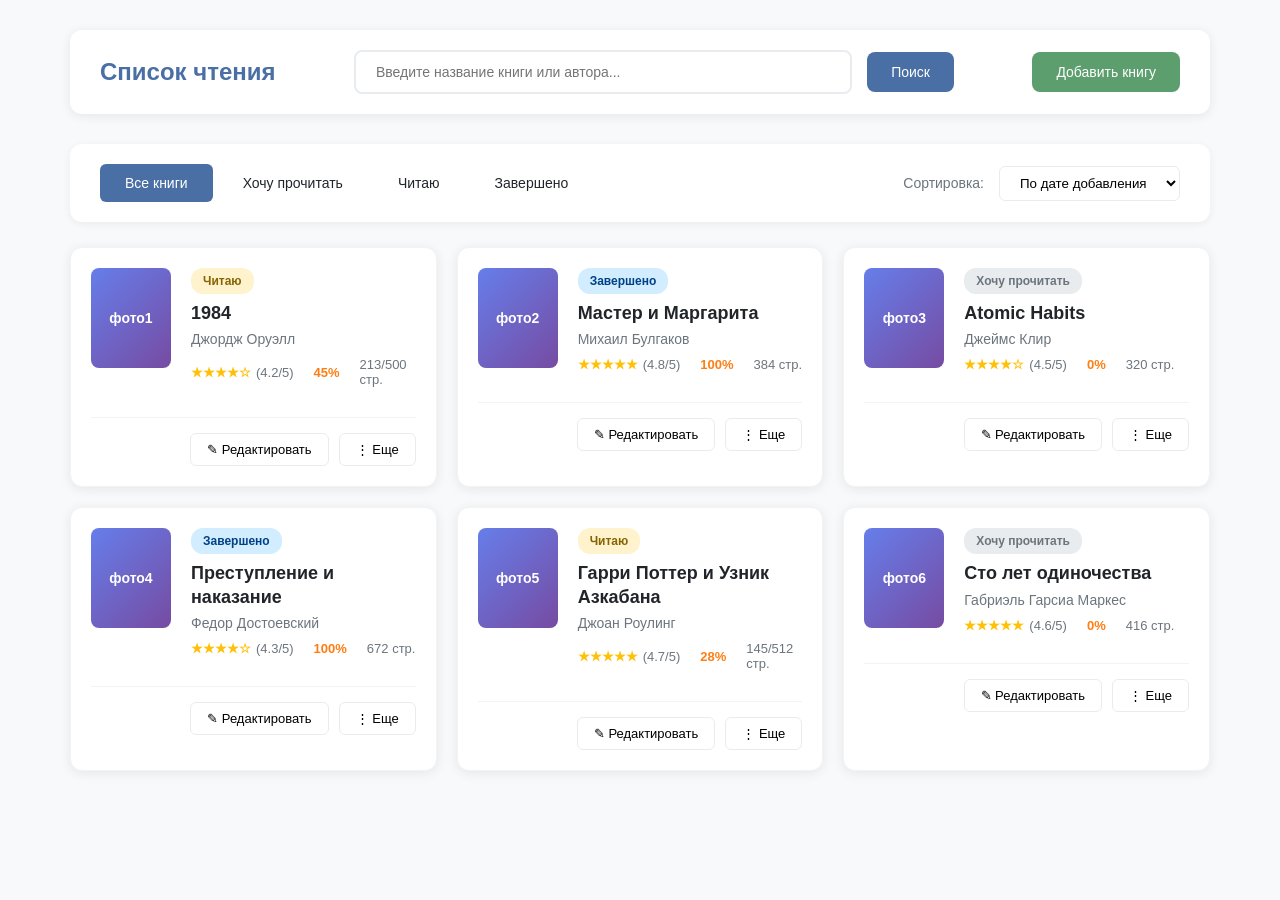
==== index.html @ f9e613f7 "add index and style" ====
<!DOCTYPE html>
<html lang="ru">
<head>
    <meta charset="UTF-8">
    <meta name="viewport" content="width=device-width, initial-scale=1.0">
    <title>Курсовая Веренцов Н.В.</title>
    <link rel="stylesheet" href="style.css">
</head>
<body>
    <div class="container">
        <div class="header">
            <div class="logo">Список чтения</div>
            
            <div class="search-section">
                <input type="text" class="search-box" placeholder="Введите название книги или автора...">
                <button class="search-btn">Поиск</button>
            </div>
            
            <button class="add-btn">Добавить книгу</button>
        </div>

        <div class="controls">
            <div class="tabs">
                <div class="tab active">Все книги</div>
                <div class="tab">Хочу прочитать</div>
                <div class="tab">Читаю</div>
                <div class="tab">Завершено</div>
            </div>
            
            <div class="sort-section">
                <span class="sort-label">Сортировка:</span>
                <select class="sort-select">
                    <option>По дате добавления</option>
                    <option>По названию</option>
                    <option>По рейтингу</option>
                    <option>По автору</option>
                </select>
            </div>
        </div>

        <div class="books-grid">
            <div class="book-card">
                <div class="book-header">
                    <div class="book-cover">фото1</div>
                    <div class="book-info">
                        <div class="status-badge status-reading">Читаю</div>
                        <div class="book-title">1984</div>
                        <div class="book-author">Джордж Оруэлл</div>
                        <div class="book-meta">
                            <span class="rating">★★★★☆ <span class="rating-text">(4.2/5)</span></span>
                            <span class="progress">45%</span>
                            <span class="pages">213/500 стр.</span>
                        </div>
                    </div>
                </div>
                <div class="book-actions">
                    <div class="action-buttons">
                        <button class="action-btn">✎ Редактировать</button>
                        <button class="action-btn">⋮ Еще</button>
                    </div>
                </div>
            </div>

            <div class="book-card">
                <div class="book-header">
                    <div class="book-cover">фото2</div>
                    <div class="book-info">
                        <div class="status-badge status-completed">Завершено</div>
                        <div class="book-title">Мастер и Маргарита</div>
                        <div class="book-author">Михаил Булгаков</div>
                        <div class="book-meta">
                            <span class="rating">★★★★★ <span class="rating-text">(4.8/5)</span></span>
                            <span class="progress">100%</span>
                            <span class="pages">384 стр.</span>
                        </div>
                    </div>
                </div>
                <div class="book-actions">
                    <div class="action-buttons">
                        <button class="action-btn">✎ Редактировать</button>
                        <button class="action-btn">⋮ Еще</button>
                    </div>
                </div>
            </div>

            <div class="book-card">
                <div class="book-header">
                    <div class="book-cover">фото3</div>
                    <div class="book-info">
                        <div class="status-badge status-want">Хочу прочитать</div>
                        <div class="book-title">Atomic Habits</div>
                        <div class="book-author">Джеймс Клир</div>
                        <div class="book-meta">
                            <span class="rating">★★★★☆ <span class="rating-text">(4.5/5)</span></span>
                            <span class="progress">0%</span>
                            <span class="pages">320 стр.</span>
                        </div>
                    </div>
                </div>
                <div class="book-actions">
                    <div class="action-buttons">
                        <button class="action-btn">✎ Редактировать</button>
                        <button class="action-btn">⋮ Еще</button>
                    </div>
                </div>
            </div>

            <div class="book-card">
                <div class="book-header">
                    <div class="book-cover">фото4</div>
                    <div class="book-info">
                        <div class="status-badge status-completed">Завершено</div>
                        <div class="book-title">Преступление и наказание</div>
                        <div class="book-author">Федор Достоевский</div>
                        <div class="book-meta">
                            <span class="rating">★★★★☆ <span class="rating-text">(4.3/5)</span></span>
                            <span class="progress">100%</span>
                            <span class="pages">672 стр.</span>
                        </div>
                    </div>
                </div>
                <div class="book-actions">
                    <div class="action-buttons">
                        <button class="action-btn">✎ Редактировать</button>
                        <button class="action-btn">⋮ Еще</button>
                    </div>
                </div>
            </div>

            <div class="book-card">
                <div class="book-header">
                    <div class="book-cover">фото5</div>
                    <div class="book-info">
                        <div class="status-badge status-reading">Читаю</div>
                        <div class="book-title">Гарри Поттер и Узник Азкабана</div>
                        <div class="book-author">Джоан Роулинг</div>
                        <div class="book-meta">
                            <span class="rating">★★★★★ <span class="rating-text">(4.7/5)</span></span>
                            <span class="progress">28%</span>
                            <span class="pages">145/512 стр.</span>
                        </div>
                    </div>
                </div>
                <div class="book-actions">
                    <div class="action-buttons">
                        <button class="action-btn">✎ Редактировать</button>
                        <button class="action-btn">⋮ Еще</button>
                    </div>
                </div>
            </div>

            <div class="book-card">
                <div class="book-header">
                    <div class="book-cover">фото6</div>
                    <div class="book-info">
                        <div class="status-badge status-want">Хочу прочитать</div>
                        <div class="book-title">Сто лет одиночества</div>
                        <div class="book-author">Габриэль Гарсиа Маркес</div>
                        <div class="book-meta">
                            <span class="rating">★★★★★ <span class="rating-text">(4.6/5)</span></span>
                            <span class="progress">0%</span>
                            <span class="pages">416 стр.</span>
                        </div>
                    </div>
                </div>
                <div class="book-actions">
                    <div class="action-buttons">
                        <button class="action-btn">✎ Редактировать</button>
                        <button class="action-btn">⋮ Еще</button>
                    </div>
                </div>
            </div>
        </div>
    </div>
</body>
</html>
---- style.css ----
* {
    margin: 0;
    padding: 0;
    box-sizing: border-box;
    font-family: 'Segoe UI', Tahoma, Geneva, Verdana, sans-serif;
}

body {
    background-color: #f8f9fa;
    color: #212529;
    min-height: 100vh;
}

.container {
    max-width: 1200px;
    margin: 0 auto;
    padding: 30px;
}

.header {
    display: flex;
    justify-content: space-between;
    align-items: center;
    margin-bottom: 30px;
    background: white;
    padding: 20px 30px;
    border-radius: 12px;
    box-shadow: 0 2px 12px rgba(0,0,0,0.08);
}

.logo {
    font-size: 24px;
    font-weight: bold;
    color: #4A6FA5;
}

.search-section {
    display: flex;
    align-items: center;
    gap: 15px;
    flex: 1;
    max-width: 600px;
    margin: 0 40px;
}

.search-box {
    flex: 1;
    padding: 12px 20px;
    border: 2px solid #e9ecef;
    border-radius: 8px;
    font-size: 14px;
    background: white;
    transition: border-color 0.3s;
}

.search-box:focus {
    outline: none;
    border-color: #4A6FA5;
}

.search-btn {
    background: #4A6FA5;
    color: white;
    border: none;
    padding: 12px 24px;
    border-radius: 8px;
    cursor: pointer;
    font-size: 14px;
    transition: background 0.3s;
}

.search-btn:hover {
    background: #3a5a8a;
}

.add-btn {
    background: #5C9E6E;
    color: white;
    border: none;
    padding: 12px 24px;
    border-radius: 8px;
    cursor: pointer;
    font-size: 14px;
    transition: background 0.3s;
}

.add-btn:hover {
    background: #4d8a5e;
}

.controls {
    display: flex;
    justify-content: space-between;
    align-items: center;
    margin-bottom: 25px;
    background: white;
    padding: 20px 30px;
    border-radius: 12px;
    box-shadow: 0 2px 8px rgba(0,0,0,0.06);
}

.tabs {
    display: flex;
    gap: 5px;
}

.tab {
    padding: 10px 24px;
    cursor: pointer;
    border-radius: 6px;
    font-size: 14px;
    transition: all 0.3s;
    border: 1px solid transparent;
}

.tab.active {
    background: #4A6FA5;
    color: white;
}

.tab:hover:not(.active) {
    background: #f8f9fa;
    border-color: #e9ecef;
}

.sort-section {
    display: flex;
    align-items: center;
    gap: 15px;
}

.sort-label {
    color: #6c757d;
    font-size: 14px;
}

.sort-select {
    padding: 8px 16px;
    border: 1px solid #e9ecef;
    border-radius: 6px;
    background: white;
    cursor: pointer;
}

.books-grid {
    display: grid;
    grid-template-columns: repeat(auto-fill, minmax(350px, 1fr));
    gap: 20px;
}

.book-card {
    background: white;
    border-radius: 12px;
    padding: 20px;
    box-shadow: 0 2px 12px rgba(0,0,0,0.08);
    transition: transform 0.2s, box-shadow 0.2s;
    border: 1px solid #f1f3f4;
}

.book-card:hover {
    transform: translateY(-2px);
    box-shadow: 0 4px 20px rgba(0,0,0,0.12);
}

.book-header {
    display: flex;
    align-items: flex-start;
    gap: 20px;
    margin-bottom: 15px;
}

.book-cover {
    width: 80px;
    height: 100px;
    background: linear-gradient(135deg, #667eea 0%, #764ba2 100%);
    border-radius: 8px;
    display: flex;
    align-items: center;
    justify-content: center;
    color: white;
    font-size: 14px;
    font-weight: bold;
    flex-shrink: 0;
}

.book-info {
    flex: 1;
}

.status-badge {
    display: inline-block;
    padding: 6px 12px;
    border-radius: 12px;
    font-size: 12px;
    margin-bottom: 8px;
    font-weight: bold;
}

.status-want { 
    background: #e9ecef; 
    color: #6c757d; 
}

.status-reading { 
    background: #fff3cd; 
    color: #856404; 
}

.status-completed { 
    background: #d1edff; 
    color: #004085; 
}

.book-title {
    font-weight: bold;
    margin-bottom: 6px;
    font-size: 18px;
    color: #212529;
    line-height: 1.3;
}

.book-author {
    color: #6c757d;
    font-size: 14px;
    margin-bottom: 10px;
}

.book-meta {
    display: flex;
    align-items: center;
    gap: 20px;
    font-size: 13px;
    margin-bottom: 15px;
}

.rating {
    color: #ffc107;
    font-weight: bold;
    display: flex;
    align-items: center;
    gap: 5px;
}

.rating-text {
    color: #6c757d;
    font-weight: normal;
}

.progress {
    color: #fd7e14;
    font-weight: bold;
}

.pages {
    color: #6c757d;
}

.book-actions {
    display: flex;
    justify-content: flex-end;
    padding-top: 15px;
    border-top: 1px solid #f1f3f4;
}

.action-buttons {
    display: flex;
    gap: 10px;
}

.action-btn {
    background: none;
    border: 1px solid #e9ecef;
    padding: 8px 16px;
    border-radius: 6px;
    cursor: pointer;
    font-size: 13px;
    transition: all 0.3s;
}

.action-btn:hover {
    background: #f8f9fa;
    border-color: #4A6FA5;
}
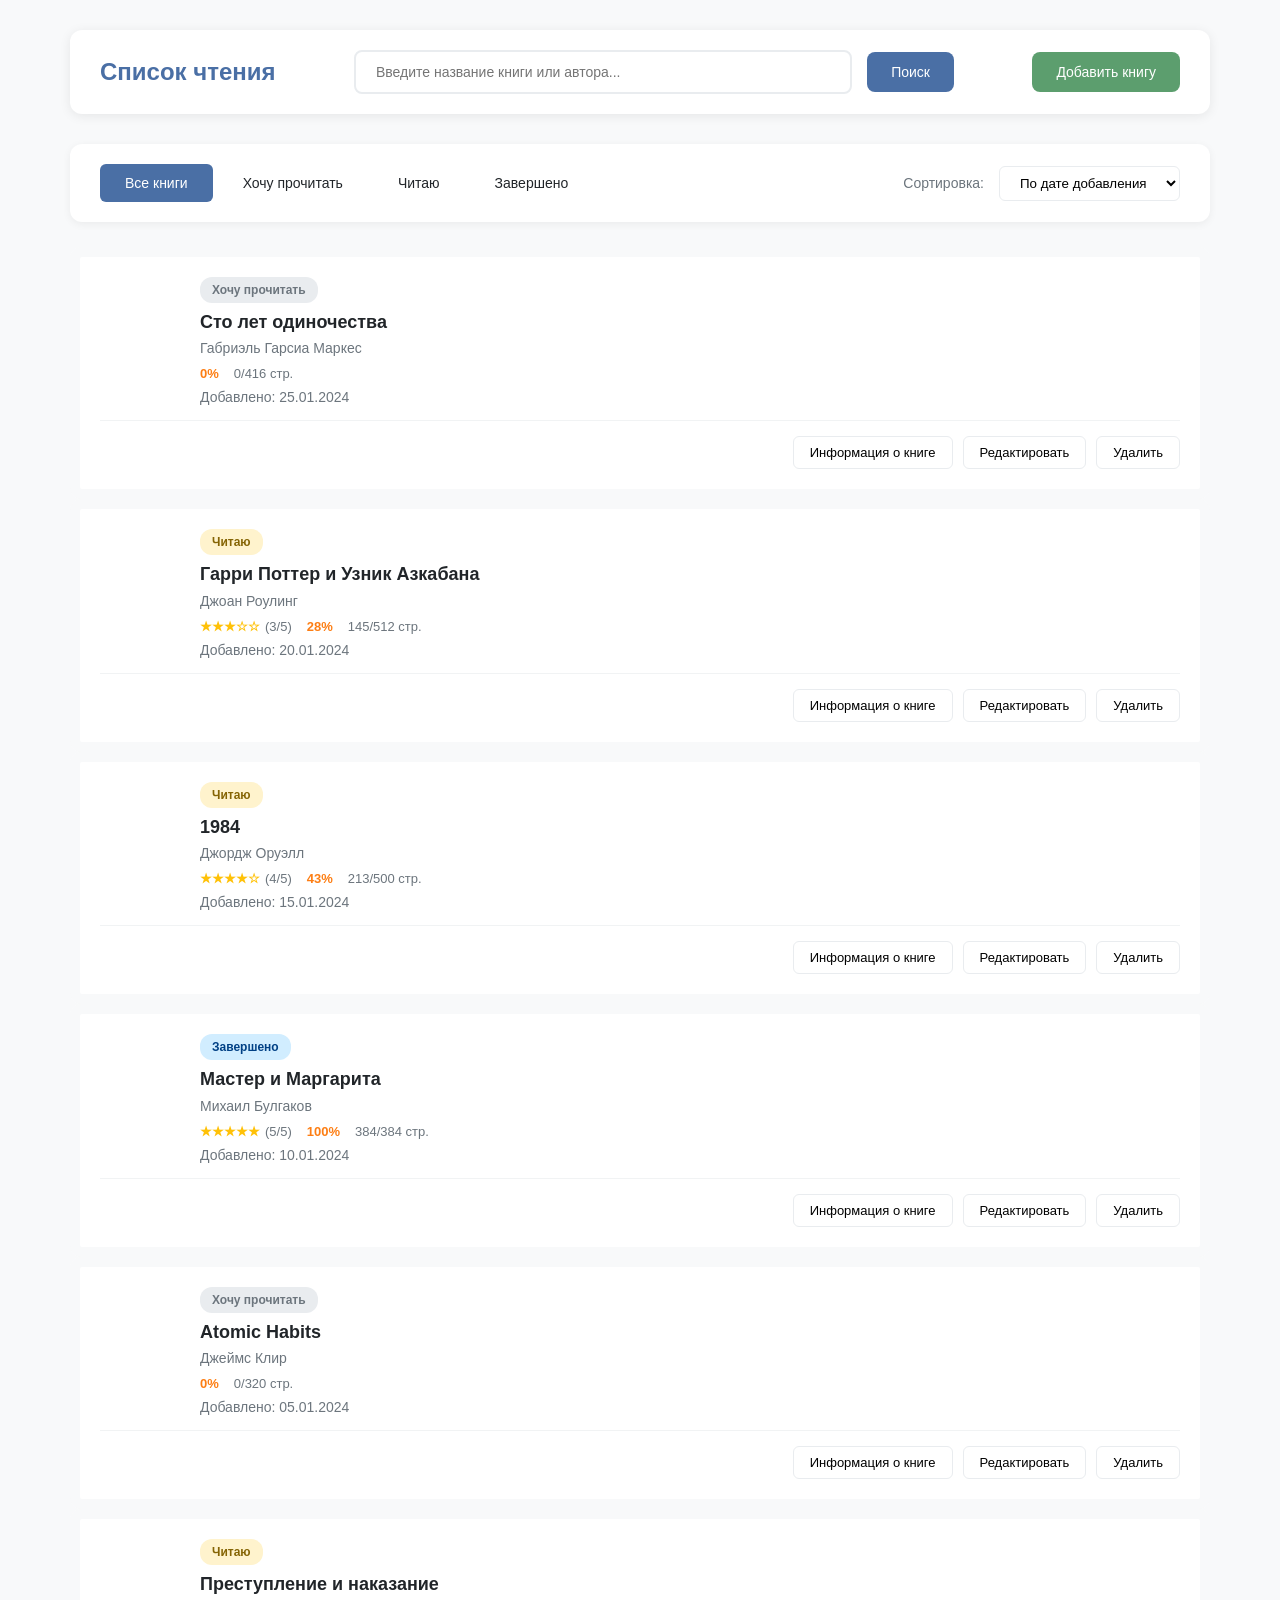
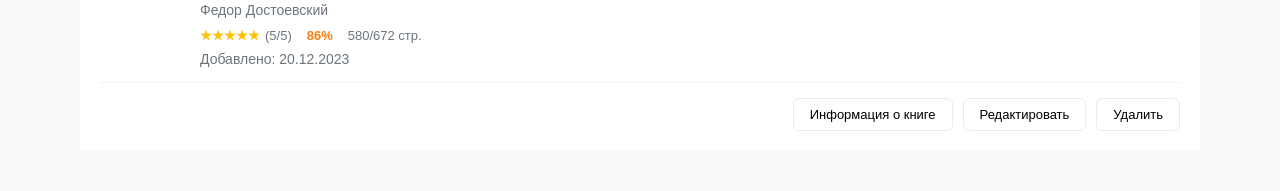
==== commit 8a265ff7: "add step-2" ====
--- a/index.html
+++ b/index.html
@@ -3,174 +3,13 @@
 <head>
     <meta charset="UTF-8">
     <meta name="viewport" content="width=device-width, initial-scale=1.0">
-    <title>Курсовая Веренцов Н.В.</title>
+    <title>Список чтения - Курсовая Веренцов Н.В.</title>
     <link rel="stylesheet" href="style.css">
 </head>
 <body>
-    <div class="container">
-        <div class="header">
-            <div class="logo">Список чтения</div>
-            
-            <div class="search-section">
-                <input type="text" class="search-box" placeholder="Введите название книги или автора...">
-                <button class="search-btn">Поиск</button>
-            </div>
-            
-            <button class="add-btn">Добавить книгу</button>
-        </div>
-
-        <div class="controls">
-            <div class="tabs">
-                <div class="tab active">Все книги</div>
-                <div class="tab">Хочу прочитать</div>
-                <div class="tab">Читаю</div>
-                <div class="tab">Завершено</div>
-            </div>
-            
-            <div class="sort-section">
-                <span class="sort-label">Сортировка:</span>
-                <select class="sort-select">
-                    <option>По дате добавления</option>
-                    <option>По названию</option>
-                    <option>По рейтингу</option>
-                    <option>По автору</option>
-                </select>
-            </div>
-        </div>
-
-        <div class="books-grid">
-            <div class="book-card">
-                <div class="book-header">
-                    <div class="book-cover">фото1</div>
-                    <div class="book-info">
-                        <div class="status-badge status-reading">Читаю</div>
-                        <div class="book-title">1984</div>
-                        <div class="book-author">Джордж Оруэлл</div>
-                        <div class="book-meta">
-                            <span class="rating">★★★★☆ <span class="rating-text">(4.2/5)</span></span>
-                            <span class="progress">45%</span>
-                            <span class="pages">213/500 стр.</span>
-                        </div>
-                    </div>
-                </div>
-                <div class="book-actions">
-                    <div class="action-buttons">
-                        <button class="action-btn">✎ Редактировать</button>
-                        <button class="action-btn">⋮ Еще</button>
-                    </div>
-                </div>
-            </div>
-
-            <div class="book-card">
-                <div class="book-header">
-                    <div class="book-cover">фото2</div>
-                    <div class="book-info">
-                        <div class="status-badge status-completed">Завершено</div>
-                        <div class="book-title">Мастер и Маргарита</div>
-                        <div class="book-author">Михаил Булгаков</div>
-                        <div class="book-meta">
-                            <span class="rating">★★★★★ <span class="rating-text">(4.8/5)</span></span>
-                            <span class="progress">100%</span>
-                            <span class="pages">384 стр.</span>
-                        </div>
-                    </div>
-                </div>
-                <div class="book-actions">
-                    <div class="action-buttons">
-                        <button class="action-btn">✎ Редактировать</button>
-                        <button class="action-btn">⋮ Еще</button>
-                    </div>
-                </div>
-            </div>
-
-            <div class="book-card">
-                <div class="book-header">
-                    <div class="book-cover">фото3</div>
-                    <div class="book-info">
-                        <div class="status-badge status-want">Хочу прочитать</div>
-                        <div class="book-title">Atomic Habits</div>
-                        <div class="book-author">Джеймс Клир</div>
-                        <div class="book-meta">
-                            <span class="rating">★★★★☆ <span class="rating-text">(4.5/5)</span></span>
-                            <span class="progress">0%</span>
-                            <span class="pages">320 стр.</span>
-                        </div>
-                    </div>
-                </div>
-                <div class="book-actions">
-                    <div class="action-buttons">
-                        <button class="action-btn">✎ Редактировать</button>
-                        <button class="action-btn">⋮ Еще</button>
-                    </div>
-                </div>
-            </div>
-
-            <div class="book-card">
-                <div class="book-header">
-                    <div class="book-cover">фото4</div>
-                    <div class="book-info">
-                        <div class="status-badge status-completed">Завершено</div>
-                        <div class="book-title">Преступление и наказание</div>
-                        <div class="book-author">Федор Достоевский</div>
-                        <div class="book-meta">
-                            <span class="rating">★★★★☆ <span class="rating-text">(4.3/5)</span></span>
-                            <span class="progress">100%</span>
-                            <span class="pages">672 стр.</span>
-                        </div>
-                    </div>
-                </div>
-                <div class="book-actions">
-                    <div class="action-buttons">
-                        <button class="action-btn">✎ Редактировать</button>
-                        <button class="action-btn">⋮ Еще</button>
-                    </div>
-                </div>
-            </div>
-
-            <div class="book-card">
-                <div class="book-header">
-                    <div class="book-cover">фото5</div>
-                    <div class="book-info">
-                        <div class="status-badge status-reading">Читаю</div>
-                        <div class="book-title">Гарри Поттер и Узник Азкабана</div>
-                        <div class="book-author">Джоан Роулинг</div>
-                        <div class="book-meta">
-                            <span class="rating">★★★★★ <span class="rating-text">(4.7/5)</span></span>
-                            <span class="progress">28%</span>
-                            <span class="pages">145/512 стр.</span>
-                        </div>
-                    </div>
-                </div>
-                <div class="book-actions">
-                    <div class="action-buttons">
-                        <button class="action-btn">✎ Редактировать</button>
-                        <button class="action-btn">⋮ Еще</button>
-                    </div>
-                </div>
-            </div>
-
-            <div class="book-card">
-                <div class="book-header">
-                    <div class="book-cover">фото6</div>
-                    <div class="book-info">
-                        <div class="status-badge status-want">Хочу прочитать</div>
-                        <div class="book-title">Сто лет одиночества</div>
-                        <div class="book-author">Габриэль Гарсиа Маркес</div>
-                        <div class="book-meta">
-                            <span class="rating">★★★★★ <span class="rating-text">(4.6/5)</span></span>
-                            <span class="progress">0%</span>
-                            <span class="pages">416 стр.</span>
-                        </div>
-                    </div>
-                </div>
-                <div class="book-actions">
-                    <div class="action-buttons">
-                        <button class="action-btn">✎ Редактировать</button>
-                        <button class="action-btn">⋮ Еще</button>
-                    </div>
-                </div>
-            </div>
-        </div>
-    </div>
+    <main>
+        
+    </main>
+    <script src="src/main.js" type="module"></script>
 </body>
 </html>
--- a/style.css
+++ b/style.css
@@ -143,7 +143,6 @@
 }
 
 .books-grid {
-    display: grid;
     grid-template-columns: repeat(auto-fill, minmax(350px, 1fr));
     gap: 20px;
 }
@@ -152,9 +151,8 @@
     background: white;
     border-radius: 12px;
     padding: 20px;
-    box-shadow: 0 2px 12px rgba(0,0,0,0.08);
     transition: transform 0.2s, box-shadow 0.2s;
-    border: 1px solid #f1f3f4;
+    border: 10px solid #f8f9fa;
 }
 
 .book-card:hover {
@@ -280,4 +278,632 @@
 .action-btn:hover {
     background: #f8f9fa;
     border-color: #4A6FA5;
+}
+
+/* Стили для страниц добавления и редактирования */
+.add-book-container,
+.edit-book-container {
+    background: white;
+    border-radius: 12px;
+    padding: 30px;
+    box-shadow: 0 2px 12px rgba(0,0,0,0.08);
+    margin-top: 20px;
+}
+
+.form-title {
+    font-size: 24px;
+    font-weight: bold;
+    color: #4A6FA5;
+    margin-bottom: 30px;
+    text-align: center;
+}
+
+.form-grid {
+    display: grid;
+    grid-template-columns: 1fr 1fr;
+    gap: 25px;
+    margin-bottom: 30px;
+}
+
+.form-group {
+    display: flex;
+    flex-direction: column;
+}
+
+.form-group.full-width {
+    grid-column: 1 / -1;
+}
+
+.form-label {
+    margin-bottom: 8px;
+    font-weight: 600;
+    color: #495057;
+    font-size: 14px;
+}
+
+.form-input, .form-select, .form-textarea {
+    padding: 12px 16px;
+    border: 2px solid #e9ecef;
+    border-radius: 8px;
+    font-size: 14px;
+    transition: border-color 0.3s;
+    background: white;
+}
+
+.form-input:focus, .form-select:focus, .form-textarea:focus {
+    outline: none;
+    border-color: #4A6FA5;
+}
+
+.form-textarea {
+    resize: vertical;
+    min-height: 100px;
+    font-family: 'Segoe UI', Tahoma, Geneva, Verdana, sans-serif;
+}
+
+.form-row {
+    display: grid;
+    grid-template-columns: 1fr 1fr;
+    gap: 25px;
+}
+
+.form-actions {
+    display: flex;
+    justify-content: center;
+    gap: 15px;
+    margin-top: 30px;
+    padding-top: 25px;
+    border-top: 1px solid #f1f3f4;
+}
+
+.submit-btn {
+    background: #5C9E6E;
+    color: white;
+    border: none;
+    padding: 14px 32px;
+    border-radius: 8px;
+    cursor: pointer;
+    font-size: 16px;
+    font-weight: 600;
+    transition: background 0.3s;
+}
+
+.submit-btn:hover {
+    background: #4d8a5e;
+}
+
+.cancel-btn {
+    background: #6c757d;
+    color: white;
+    border: none;
+    padding: 14px 32px;
+    border-radius: 8px;
+    cursor: pointer;
+    font-size: 16px;
+    font-weight: 600;
+    transition: background 0.3s;
+}
+
+.cancel-btn:hover {
+    background: #5a6268;
+}
+
+.required::after {
+    content: " *";
+    color: #dc3545;
+}
+
+.cover-preview {
+    width: 120px;
+    height: 160px;
+    background: linear-gradient(135deg, #667eea 0%, #764ba2 100%);
+    border-radius: 8px;
+    display: flex;
+    align-items: center;
+    justify-content: center;
+    color: white;
+    font-size: 14px;
+    margin-top: 10px;
+    border: 2px dashed #dee2e6;
+}
+
+.file-input {
+    padding: 8px 0;
+}
+
+/* Стили для жанров */
+.genres-grid {
+    display: grid;
+    grid-template-columns: repeat(auto-fill, minmax(150px, 1fr));
+    gap: 10px;
+    margin-top: 10px;
+}
+
+.genre-checkbox {
+    display: flex;
+    align-items: center;
+    gap: 8px;
+    cursor: pointer;
+    padding: 8px 12px;
+    border: 1px solid #e9ecef;
+    border-radius: 6px;
+    transition: all 0.3s;
+}
+
+.genre-checkbox:hover {
+    background: #f8f9fa;
+    border-color: #4A6FA5;
+}
+
+.genre-checkbox input[type="checkbox"] {
+    margin: 0;
+}
+
+.genre-checkbox.selected {
+    background: #e7f1ff;
+    border-color: #4A6FA5;
+    color: #4A6FA5;
+}
+
+.custom-genre-input {
+    margin-top: 10px;
+    display: flex;
+    gap: 10px;
+}
+
+.custom-genre-input input {
+    flex: 1;
+}
+
+.add-custom-genre {
+    background: #6c757d;
+    color: white;
+    border: none;
+    padding: 8px 16px;
+    border-radius: 6px;
+    cursor: pointer;
+    font-size: 12px;
+}
+
+.add-custom-genre:hover {
+    background: #5a6268;
+}
+
+.selected-genres {
+    display: flex;
+    flex-wrap: wrap;
+    gap: 8px;
+    margin-top: 15px;
+}
+
+.selected-genre-tag {
+    background: #4A6FA5;
+    color: white;
+    padding: 4px 12px;
+    border-radius: 20px;
+    font-size: 12px;
+    display: flex;
+    align-items: center;
+    gap: 6px;
+}
+
+.remove-genre {
+    cursor: pointer;
+    font-weight: bold;
+}
+
+/* Стили для страницы информации о книге */
+.book-detail-container {
+    background: white;
+    border-radius: 12px;
+    padding: 30px;
+    box-shadow: 0 2px 12px rgba(0,0,0,0.08);
+    margin-top: 20px;
+}
+
+.book-detail-header {
+    display: flex;
+    gap: 30px;
+    margin-bottom: 30px;
+}
+
+.book-detail-cover {
+    width: 200px;
+    height: 280px;
+    background: linear-gradient(135deg, #667eea 0%, #764ba2 100%);
+    border-radius: 12px;
+    display: flex;
+    align-items: center;
+    justify-content: center;
+    color: white;
+    font-size: 18px;
+    font-weight: bold;
+    flex-shrink: 0;
+}
+
+.book-detail-info {
+    flex: 1;
+}
+
+.book-detail-title {
+    font-size: 32px;
+    font-weight: bold;
+    color: #212529;
+    margin-bottom: 10px;
+    line-height: 1.2;
+}
+
+.book-detail-author {
+    font-size: 20px;
+    color: #6c757d;
+    margin-bottom: 20px;
+}
+
+.book-detail-meta {
+    display: flex;
+    flex-direction: column;
+    gap: 15px;
+    margin-bottom: 25px;
+}
+
+.meta-item {
+    display: flex;
+    align-items: center;
+    gap: 10px;
+}
+
+.meta-label {
+    font-weight: 600;
+    color: #495057;
+    min-width: 120px;
+}
+
+.meta-value {
+    color: #212529;
+}
+
+.genres-section {
+    margin: 20px 0;
+}
+
+.genres-tags {
+    display: flex;
+    flex-wrap: wrap;
+    gap: 8px;
+    margin-top: 10px;
+}
+
+.genre-tag {
+    background: #e7f1ff;
+    color: #4A6FA5;
+    padding: 6px 16px;
+    border-radius: 20px;
+    font-size: 14px;
+    border: 1px solid #4A6FA5;
+}
+
+.progress-section {
+    margin: 30px 0;
+    padding: 25px;
+    background: #f8f9fa;
+    border-radius: 12px;
+}
+
+.progress-title {
+    font-size: 20px;
+    font-weight: bold;
+    color: #4A6FA5;
+    margin-bottom: 20px;
+}
+
+.progress-bar-container {
+    width: 100%;
+    height: 12px;
+    background: #e9ecef;
+    border-radius: 6px;
+    margin-bottom: 10px;
+    overflow: hidden;
+}
+
+.progress-bar {
+    height: 100%;
+    background: linear-gradient(90deg, #4A6FA5, #5C9E6E);
+    border-radius: 6px;
+    transition: width 0.5s ease;
+}
+
+.progress-stats {
+    display: flex;
+    justify-content: space-between;
+    color: #6c757d;
+    font-size: 14px;
+}
+
+.progress-percentage {
+    font-weight: bold;
+    color: #4A6FA5;
+    font-size: 16px;
+}
+
+.description-section {
+    margin: 30px 0;
+    padding: 25px;
+    background: #f8f9fa;
+    border-radius: 12px;
+}
+
+.section-title {
+    font-size: 20px;
+    font-weight: bold;
+    color: #4A6FA5;
+    margin-bottom: 15px;
+}
+
+.book-description {
+    line-height: 1.6;
+    color: #495057;
+}
+
+.action-buttons-detail {
+    display: flex;
+    justify-content: space-between;
+    align-items: center;
+    margin-top: 30px;
+    padding-top: 25px;
+    border-top: 1px solid #f1f3f4;
+}
+
+.left-actions {
+    display: flex;
+    gap: 15px;
+}
+
+.edit-btn {
+    background: #4A6FA5;
+    color: white;
+    border: none;
+    padding: 12px 24px;
+    border-radius: 8px;
+    cursor: pointer;
+    font-size: 14px;
+    transition: background 0.3s;
+}
+
+.edit-btn:hover {
+    background: #3a5a8a;
+}
+
+.delete-btn {
+    background: #dc3545;
+    color: white;
+    border: none;
+    padding: 12px 24px;
+    border-radius: 8px;
+    cursor: pointer;
+    font-size: 14px;
+    transition: background 0.3s;
+}
+
+.delete-btn:hover {
+    background: #c82333;
+}
+
+.back-btn {
+    background: #6c757d;
+    color: white;
+    border: none;
+    padding: 12px 24px;
+    border-radius: 8px;
+    cursor: pointer;
+    font-size: 14px;
+    transition: background 0.3s;
+}
+
+.back-btn:hover {
+    background: #5a6268;
+}
+
+.empty-description {
+    color: #6c757d;
+    font-style: italic;
+}
+
+/* Адаптивность */
+@media (max-width: 768px) {
+    .form-grid {
+        grid-template-columns: 1fr;
+    }
+            
+    .form-row {
+        grid-template-columns: 1fr;
+    }
+
+    .book-detail-header {
+        flex-direction: column;
+        text-align: center;
+    }
+    
+    .book-detail-cover {
+        align-self: center;
+    }
+    
+    .action-buttons-detail {
+        flex-direction: column;
+        gap: 15px;
+    }
+    
+    .left-actions {
+        width: 100%;
+        justify-content: center;
+    }
+
+    .header {
+        flex-direction: column;
+        gap: 15px;
+    }
+
+    .search-section {
+        margin: 0;
+        max-width: 100%;
+    }
+
+    .controls {
+        flex-direction: column;
+        gap: 15px;
+        align-items: flex-start;
+    }
+}
+
+.book-date {
+  font-size: 14px;
+  color: #6c757d;
+  margin-top: 8px;
+  display: flex;
+  align-items: center;
+  gap: 5px;
+}
+
+
+@media (max-width: 768px) {
+  .book-date {
+    font-size: 11px;
+  }
+}
+
+
+.book-info {
+  flex: 1;
+  min-width: 0; 
+}
+
+.book-meta {
+  display: flex;
+  align-items: center;
+  gap: 15px;
+  font-size: 13px;
+  margin-bottom: 8px; 
+  flex-wrap: wrap; 
+}
+
+.logo {
+    font-size: 24px;
+    font-weight: bold;
+    color: #4A6FA5;
+    cursor: pointer;
+    transition: color 0.3s, transform 0.2s;
+    user-select: none; 
+}
+
+.logo:hover {
+    color: #3a5a8a;
+    transform: scale(1.05);
+}
+
+.logo:active {
+    transform: scale(0.95);
+}
+
+.book-card .book-info .book-author {
+    color: #6c757d;
+    font-size: 14px;
+}
+
+
+.remove-cover-btn {
+    background: #dc3545;
+    width: 120px;
+    color: white;
+    border: none;
+    padding: 8px 16px;
+    border-radius: 6px;
+    cursor: pointer;
+    font-size: 13px;
+    margin-top: 10px;
+    transition: background 0.3s;
+}
+
+.remove-cover-btn:hover {
+    background: #c82333;
+}
+
+.cover-preview {
+    width: 120px;
+    height: 160px;
+    background: linear-gradient(135deg, #667eea 0%, #764ba2 100%);
+    border-radius: 8px;
+    display: flex;
+    align-items: center;
+    justify-content: center;
+    color: white;
+    font-size: 14px;
+    margin-top: 10px;
+    border: 2px dashed #dee2e6;
+    transition: border-color 0.3s;
+}
+
+.cover-preview:hover {
+    border-color: #4A6FA5;
+}
+
+/* Добавляем в существующий файл стилей */
+
+.cover-input-section {
+    display: flex;
+    gap: 10px;
+    margin-bottom: 10px;
+}
+
+.cover-input-section .form-input {
+    flex: 1;
+}
+
+.preview-cover-btn {
+    background: #4A6FA5;
+    color: white;
+    border: none;
+    padding: 12px 16px;
+    border-radius: 6px;
+    cursor: pointer;
+    font-size: 13px;
+    transition: background 0.3s;
+    white-space: nowrap;
+}
+
+.preview-cover-btn:hover {
+    background: #3a5a8a;
+}
+
+.remove-cover-btn {
+    background: #dc3545;
+    color: white;
+    border: none;
+    padding: 8px 16px;
+    border-radius: 6px;
+    cursor: pointer;
+    font-size: 13px;
+    margin-top: 10px;
+    transition: background 0.3s;
+}
+
+.remove-cover-btn:hover {
+    background: #c82333;
+}
+
+
+.cover-preview {
+    width: 120px;
+    height: 160px;
+    background: linear-gradient(135deg, #667eea 0%, #764ba2 100%);
+    border-radius: 8px;
+    display: flex;
+    align-items: center;
+    justify-content: center;
+    color: white;
+    font-size: 14px;
+    border: 2px dashed #dee2e6;
+    transition: border-color 0.3s;
+}
+
+.cover-preview:hover {
+    border-color: #4A6FA5;
 }
